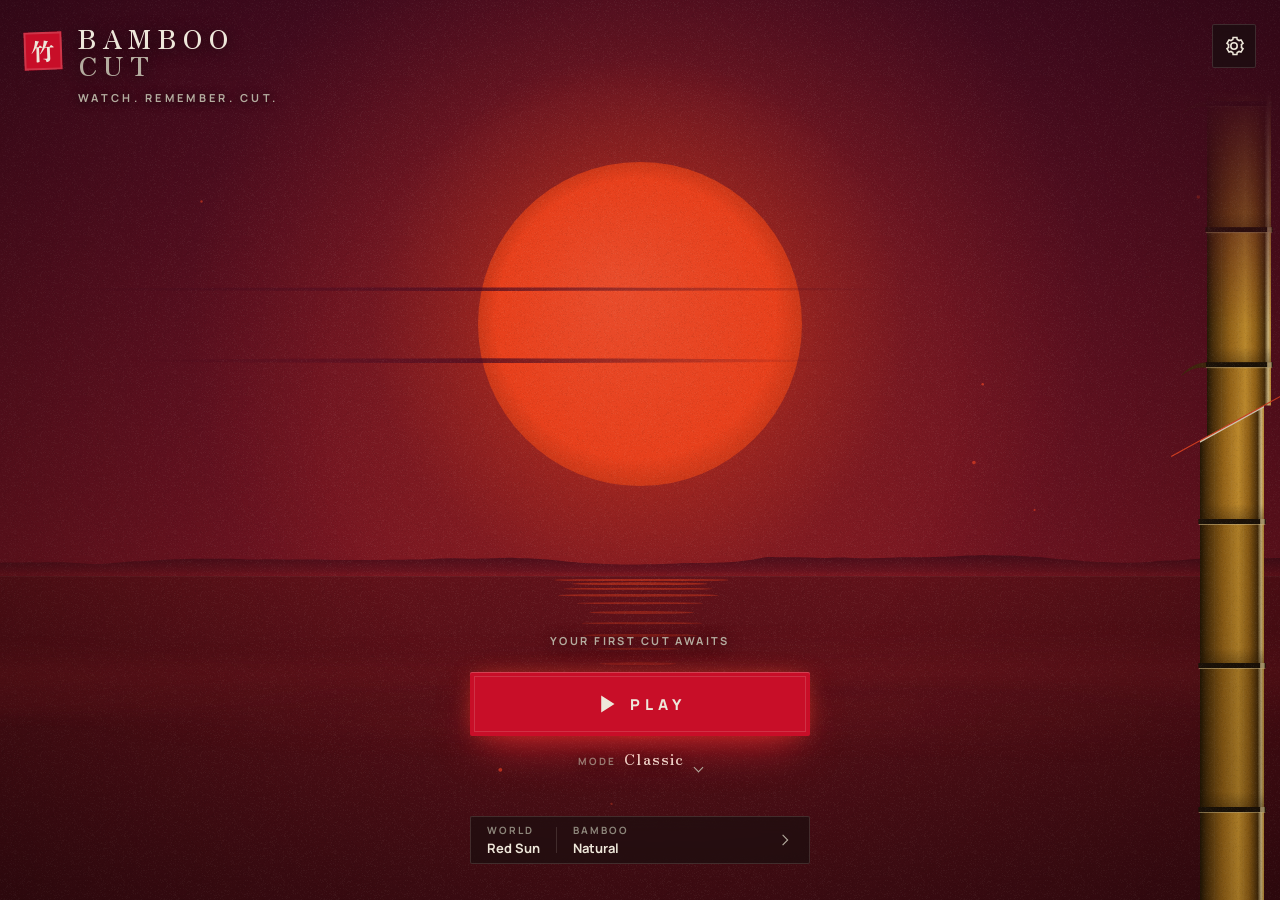
==== index.html @ a130b990 "Add files via upload" ====
<!doctype html>
<html lang="en">
<head>
  <meta charset="utf-8" />
  <meta name="viewport" content="width=device-width, initial-scale=1, viewport-fit=cover, user-scalable=no" />
  <meta name="theme-color" content="#0A0A0B" />
  <meta name="robots" content="noindex" />
  <title>BAMBOO CUT</title>
  <!-- Telegram Mini App bridge: provides WebApp.initData, which the server verifies (ARCHITECTURE §5.1). -->
  <script type="module" crossorigin src="./assets/main-Br6rQ6WG.js"></script>
  <link rel="stylesheet" crossorigin href="./assets/main-D4PzMAQY.css">
</head>
<body>
  <div id="app"></div>
</body>
</html>
---- assets/main-D4PzMAQY.css ----
*{box-sizing:border-box;-webkit-tap-highlight-color:transparent}:root{--safe-top: env(safe-area-inset-top, 0px);--safe-bottom: env(safe-area-inset-bottom, 0px)}html,body{margin:0;height:100%;overflow:hidden;overscroll-behavior:none}body{background:var(--bg);color:var(--text);font:500 15px/1.4 var(--font-text);-webkit-font-smoothing:antialiased;user-select:none;-webkit-user-select:none}#app{position:fixed;inset:0}.num{font-variant-numeric:tabular-nums lining-nums}.hidden{display:none!important}.eyebrow{font:700 11px/1.3 var(--font-text);letter-spacing:.22em;text-transform:uppercase;color:var(--text-soft)}.screen{position:absolute;inset:0;display:flex;flex-direction:column;isolation:isolate;overflow:hidden;padding:calc(var(--safe-top) + var(--s5)) var(--s5) calc(var(--safe-bottom) + var(--s5));background:var(--bg);animation:enter var(--t-slow) var(--ease-settle)}.screen>*{position:relative;z-index:1}.screen>.backdrop{position:absolute;inset:0;width:100%;height:100%;z-index:0}@keyframes enter{0%{opacity:0}}.reduced .screen,.reduced .sheet,.reduced .scrim,.reduced .stamp,.reduced .hud-score.tick,.reduced .hud-combo.rise,.reduced .life{animation:none!important}.btn{font:800 13px var(--font-text);letter-spacing:.16em;text-transform:uppercase;border:0;cursor:pointer;color:var(--text);min-height:48px;padding:0 var(--s5);border-radius:var(--r-sm);display:inline-flex;align-items:center;justify-content:center;gap:var(--s3);transition:transform var(--t-instant) var(--ease-out),background-color var(--t-fast) var(--ease-out),border-color var(--t-fast)}.btn svg{flex:none}.btn:active{transform:scale(.985)}.btn-primary{position:relative;min-height:64px;font-size:15px;letter-spacing:.32em;text-transform:uppercase;padding:0 var(--s6);background:var(--crimson);color:var(--bone);box-shadow:0 18px 44px -14px #ff2832bf,0 0 22px -6px #ff4b2699,inset 0 1px #fff0e638}.btn-primary:after{content:"";position:absolute;inset:4px;border:1px solid rgba(238,231,218,.16);pointer-events:none}.btn-primary:active{background:var(--ember)}.btn-secondary{background:var(--panel);color:var(--text);border:1px solid var(--line-strong);-webkit-backdrop-filter:blur(8px);backdrop-filter:blur(8px)}.btn-secondary:active{border-color:var(--text-soft)}.btn-icon{width:44px;height:44px;min-height:44px;padding:0;color:var(--text);background:var(--panel);border:1px solid var(--line);-webkit-backdrop-filter:blur(6px);backdrop-filter:blur(6px)}.btn-icon:active{border-color:var(--line-strong)}.btn-ghost{background:none;color:var(--text-soft);letter-spacing:.12em;text-decoration:underline;text-underline-offset:5px;text-decoration-color:var(--line-strong)}.btn:focus-visible,.chip:focus-visible,.toggle:focus-visible{outline:1px solid var(--vermilion);outline-offset:3px}.panel{background:var(--panel);border:1px solid var(--line);border-radius:var(--r-sm);padding:var(--s4);-webkit-backdrop-filter:blur(10px);backdrop-filter:blur(10px)}.wordmark{position:relative;display:inline-flex;align-items:center;gap:var(--s4)}.wordmark .seal{width:38px;height:38px;flex:none;display:grid;place-items:center;transform:rotate(-2deg);background:var(--crimson);color:var(--bone);font:900 24px/1 var(--font-display);box-shadow:inset 0 0 0 2px #eee7da2e}.wm-text{display:flex;flex-direction:column;font:900 26px/1.04 var(--font-display);letter-spacing:.24em;color:var(--text);text-shadow:0 2px 16px var(--world-shadow)}.wm-text span:last-child{color:var(--text-soft)}.wm-md .wm-text{font-size:20px}.wm-md .seal{width:30px;height:30px;font-size:19px}.loading{align-items:center;justify-content:center;gap:var(--s6)}.brushbar{width:52%;max-width:220px;height:2px;background:var(--line);overflow:hidden}.brushbar i{display:block;height:100%;background:var(--vermilion);transform-origin:left center;transition:transform var(--t-base) var(--ease-settle)}.loading p{margin:0;font:500 12px var(--font-text);letter-spacing:.22em;color:var(--text-mute)}.closed{gap:var(--s4);text-align:center;padding-inline:var(--s6)}.closed h1{margin:var(--s4) 0 0;font:700 18px var(--font-display);letter-spacing:.12em;text-transform:uppercase;color:var(--text)}.closed .closed-body{max-width:300px;font:400 14px/1.5 var(--font-text);letter-spacing:0;color:var(--text-soft)}.closed .btn-primary{width:min(100%,300px);margin-top:var(--s4)}.home-top{display:flex;justify-content:space-between;align-items:flex-start;gap:var(--s4)}.tagline{margin:var(--s3) 0 0 54px;text-shadow:0 1px 10px var(--world-shadow);font:600 11px var(--font-text);letter-spacing:.3em;text-transform:uppercase;color:var(--text-soft)}.home-bottom{margin-top:auto;display:flex;flex-direction:column;align-items:center;gap:var(--s5);padding-bottom:var(--s3)}.home-bottom .btn-primary{width:min(100%,340px)}.best{text-align:center;text-shadow:0 2px 16px var(--world-shadow);max-width:calc(100vw - (2*(54px + min(32px,7.5vw))))}.best .value{font:900 40px/1.1 var(--font-display);color:var(--text);letter-spacing:.04em;margin-top:var(--s1)}.game{position:absolute;inset:0;background:var(--bg)}.game canvas{position:absolute;inset:0;width:100%;height:100%;touch-action:none}.hud{position:absolute;left:0;right:0;top:0;pointer-events:none;padding:calc(var(--safe-top) + var(--s3)) var(--s4) 0;display:grid;grid-template-columns:1fr auto 1fr;align-items:start}.hud-left{display:flex;flex-direction:column;gap:var(--s2)}.hud-lives{position:relative;display:inline-flex;align-items:center;padding:6px 12px 6px 46px;min-height:40px;width:max-content;background:var(--panel);border:1px solid var(--line);border-radius:var(--r-sm);-webkit-backdrop-filter:blur(6px);backdrop-filter:blur(6px)}.hud-arc{position:absolute;left:2px;top:-1px;width:40px;height:40px;transform:rotate(-90deg)}.hud-arc circle{fill:none;stroke-width:2}.hud-arc .track{stroke:var(--line)}.hud-arc .ring{stroke:var(--text);transition:stroke var(--t-fast)}.hud-arc .ring.low{stroke:var(--vermilion)}.hud-arc-icon{position:absolute;left:14px;top:11px;color:var(--text-soft);display:inline-flex}.hud-blades{display:flex;gap:3px}.life{color:var(--line-strong);display:inline-flex}.life.full{color:var(--text)}.life.crack{animation:lose var(--t-slow) var(--ease-settle)}.life.regen{animation:regain var(--t-slow) var(--ease-settle)}@keyframes lose{0%{color:var(--vermilion);transform:translateY(0)}35%{color:var(--vermilion);transform:translateY(3px);opacity:.6}}@keyframes regain{0%{opacity:0;transform:translateY(-4px)}}.hud-clock{font:900 20px var(--font-display);color:var(--text);font-variant-numeric:tabular-nums;text-shadow:0 2px 12px var(--world-shadow);padding-left:2px}.hud-center{display:flex;flex-direction:column;align-items:center}.hud-score{font:900 44px/1 var(--font-display);color:var(--text);letter-spacing:.03em;font-variant-numeric:tabular-nums lining-nums;text-shadow:0 2px 18px var(--world-shadow)}.hud-score.tick{animation:tick var(--t-fast) var(--ease-settle)}@keyframes tick{0%{opacity:.72;transform:translateY(-2px)}}.hud-combo{display:flex;gap:var(--s2);align-items:baseline;margin-top:6px;padding-top:4px;border-top:1px solid var(--text-soft);font:800 12px var(--font-text);letter-spacing:.18em;font-variant-numeric:tabular-nums;opacity:0;transition:opacity var(--t-fast) var(--ease-out);text-shadow:0 1px 10px var(--world-shadow)}.hud-combo b{color:var(--text-soft);font-weight:800}.hud-combo[data-tier="2"]{border-top-color:var(--text)}.hud-combo[data-tier="2"] b{color:var(--text)}.hud-combo[data-tier="3"]{border-top-color:var(--vermilion)}.hud-combo[data-tier="3"] b{color:var(--vermilion)}.hud-combo[data-tier="4"]{border-top-color:var(--crimson)}.hud-combo[data-tier="4"] b{color:var(--crimson)}.hud-combo span{color:var(--text-soft)}.hud-combo.on{opacity:1}.hud-combo.rise{animation:rise var(--t-base) var(--ease-settle)}@keyframes rise{0%{transform:translateY(4px);opacity:.4}}.hud-right{display:flex;justify-content:flex-end;pointer-events:auto}.hint{position:absolute;left:50%;bottom:calc(var(--safe-bottom) + 28px);transform:translate(-50%);background:var(--panel-strong);border:1px solid var(--line);color:var(--text);padding:var(--s2) var(--s4);border-radius:var(--r-sm);font:600 13px var(--font-text);letter-spacing:.04em;white-space:nowrap;pointer-events:none;animation:enter var(--t-base) var(--ease-settle);-webkit-backdrop-filter:blur(8px);backdrop-filter:blur(8px)}.scrim{position:absolute;inset:0;background:var(--scrim);display:flex;align-items:flex-end;animation:fade var(--t-base) var(--ease-out);-webkit-backdrop-filter:blur(3px);backdrop-filter:blur(3px)}@keyframes fade{0%{opacity:0}}.sheet{width:100%;background:var(--panel-strong);color:var(--text);border-top:1px solid var(--line-strong);border-radius:var(--r-xl) var(--r-xl) 0 0;padding:var(--s3) var(--s5) calc(var(--safe-bottom) + var(--s5));display:flex;flex-direction:column;gap:var(--s3);animation:up var(--t-slow) var(--ease-settle);max-height:88%;overflow-y:auto}@keyframes up{0%{transform:translateY(24%);opacity:0}}.sheet h2{margin:0 0 var(--s2);font:700 26px var(--font-display);letter-spacing:.08em;color:var(--text)}.sheet h2:after{content:"";display:block;width:28px;height:1px;background:var(--vermilion);margin-top:var(--s3)}.sheet .btn{width:100%}.result{align-items:center;justify-content:space-between;gap:var(--s4);overflow-y:auto}.result:before{content:"";position:absolute;inset:0;z-index:0;pointer-events:none;background:linear-gradient(var(--veil-soft),transparent 35%,var(--veil) 72%,var(--bg))}.result-head{display:flex;flex-direction:column;align-items:center;gap:var(--s2);margin-top:var(--s5);text-align:center}.result .score{font:900 84px/1 var(--font-display);color:var(--text);letter-spacing:.02em;text-shadow:0 4px 30px var(--world-shadow)}.record{font:900 13px var(--font-display);letter-spacing:.34em;color:var(--text);background:var(--panel-strong);border:1.5px solid var(--vermilion);box-shadow:inset 0 0 0 3px var(--panel-strong),inset 0 0 0 4px #e0442a73;padding:8px 10px 8px 14px;margin-top:var(--s2)}.stamp{transform:rotate(-3deg);animation:stamp var(--t-slow) var(--ease-settle) both;animation-delay:.9s}@keyframes stamp{0%{opacity:0;transform:rotate(-3deg) scale(1.3)}}.badges{display:flex;gap:var(--s2);flex-wrap:wrap;justify-content:center}.badge{border:1px solid var(--line-strong);color:var(--text);border-radius:var(--r-sm);padding:6px 12px;font:600 13px var(--font-text);letter-spacing:.04em;background:var(--panel)}.breakdown{width:min(100%,340px);display:grid;grid-template-columns:1fr auto;gap:0;font:500 14px var(--font-text);color:var(--text-soft)}.breakdown>span{padding:7px 0;border-bottom:1px solid var(--line)}.breakdown .v{text-align:right;padding-left:var(--s4);color:var(--text);font-weight:700}.breakdown .tot{font:900 17px var(--font-display);letter-spacing:.12em;color:var(--text);border-bottom:0;padding-top:var(--s3)}.result .actions{display:flex;flex-direction:column;align-items:center;gap:var(--s3);width:min(100%,340px)}.result .actions .btn{width:100%}.row{display:flex;align-items:center;justify-content:space-between;gap:var(--s3);min-height:52px;border-bottom:1px solid var(--line)}.row .label{display:flex;align-items:center;gap:var(--s3);color:var(--text);font-weight:600}.row .label svg{color:var(--text-soft)}.toggle{width:46px;height:26px;border:1px solid var(--line-strong);background:transparent;position:relative;cursor:pointer;flex:none;border-radius:var(--r-sm)}.toggle:after{content:"";position:absolute;top:4px;left:4px;width:16px;height:16px;background:var(--text-soft);transition:transform var(--t-fast) var(--ease-settle),background-color var(--t-fast)}.toggle.on{background:var(--crimson);border-color:var(--crimson)}.toggle.on:after{transform:translate(20px);background:var(--bone)}.chips{display:flex;flex-wrap:wrap;gap:var(--s2)}.chip{min-height:44px;padding:0 var(--s4);border:1px solid var(--line);background:transparent;color:var(--text-soft);font:700 13px var(--font-text);letter-spacing:.04em;cursor:pointer;border-radius:var(--r-sm)}.chip.on{background:var(--text);color:var(--bg);border-color:var(--text)}.section-title{display:flex;align-items:center;gap:var(--s2);font:700 11px var(--font-text);letter-spacing:.22em;text-transform:uppercase;color:var(--text-soft);margin-top:var(--s3)}.loadout-line{display:flex;align-items:center;gap:var(--s4);width:min(100%,340px);min-height:48px;padding:0 var(--s4);background:var(--panel);border:1px solid var(--line);border-radius:var(--r-sm);color:var(--text);cursor:pointer;font:700 13px var(--font-text);-webkit-backdrop-filter:blur(8px);backdrop-filter:blur(8px)}.loadout-line span{display:flex;flex-direction:column;align-items:flex-start;gap:2px;text-align:left}.loadout-line small{font:700 10px var(--font-text);letter-spacing:.2em;text-transform:uppercase;color:var(--text-mute)}.loadout-line i{width:1px;align-self:stretch;margin:10px 0;background:var(--line)}.loadout-line>span:last-child{margin-left:auto;transform:rotate(180deg);color:var(--text-soft)}.style{padding:0}.style-preview{position:relative;flex:0 0 38%;min-height:220px;overflow:hidden}.style-preview>.backdrop{position:absolute;inset:0;width:100%;height:100%}.style-top{position:relative;display:flex;align-items:center;gap:var(--s4);padding:calc(var(--safe-top) + var(--s4)) var(--s5) 0}.style-top h1{margin:0;font:700 24px var(--font-display);letter-spacing:.1em;color:var(--text);text-shadow:0 2px 14px var(--world-shadow)}.style-panel{flex:1;overflow-y:auto;padding:var(--s4) var(--s5) calc(var(--safe-bottom) + var(--s5));background:var(--panel-strong);border-top:1px solid var(--line-strong);display:flex;flex-direction:column;gap:var(--s4)}.tabs{display:flex;flex:none;gap:var(--s5);border-bottom:1px solid var(--line);overflow-x:auto;overflow-y:hidden;scrollbar-width:none}.tabs::-webkit-scrollbar{display:none}.tab{background:none;border:0;padding:var(--s3) 0;min-height:44px;cursor:pointer;color:var(--text-mute);font:800 12px var(--font-text);letter-spacing:.22em;text-transform:uppercase;position:relative;flex:none;white-space:nowrap}.tab.on{color:var(--text)}.tab.on:after{content:"";position:absolute;left:0;right:0;bottom:-1px;height:2px;background:var(--vermilion)}.grid{display:grid;grid-template-columns:repeat(2,minmax(0,1fr));gap:var(--s3)}.card{position:relative;display:flex;flex-direction:column;gap:var(--s2);padding:0 0 var(--s3);background:none;cursor:pointer;border:1px solid var(--line);border-radius:var(--r-sm);color:var(--text);text-align:left;overflow:hidden}.card.on{border-color:var(--text);box-shadow:inset 0 0 0 1px var(--text)}.card .thumb{position:relative;display:block;aspect-ratio:4 / 5;overflow:hidden;background:var(--bg-2)}.card .thumb .backdrop{position:absolute;inset:0;width:100%;height:100%}.card .name{padding:0 var(--s3);font:700 14px var(--font-display);letter-spacing:.06em}.state{position:absolute;top:var(--s2);right:var(--s2);padding:3px 7px;font:800 9px var(--font-text);letter-spacing:.18em;text-transform:uppercase;background:var(--crimson);color:var(--bone)}.state.soft{background:var(--panel-strong);color:var(--text-soft);border:1px solid var(--line)}.list{display:flex;flex-direction:column;gap:var(--s3)}.line-card{position:relative;display:flex;align-items:center;gap:var(--s4);min-height:72px;padding:var(--s3) var(--s4);background:none;cursor:pointer;border:1px solid var(--line);border-radius:var(--r-sm);color:var(--text);text-align:left}.line-card.on{border-color:var(--text);box-shadow:inset 0 0 0 1px var(--text)}.line-card .txt{display:flex;flex-direction:column;gap:2px;flex:1 1 auto;min-width:0;overflow-wrap:anywhere}.line-card b{font:700 15px var(--font-display);letter-spacing:.06em}.line-card small{font:500 12px var(--font-text);color:var(--text-soft)}.line-card .state{position:static;margin-left:auto}.fx-sample{flex:none;width:56px;height:36px;position:relative}.fx-sample:before{content:"";position:absolute;left:4px;right:4px;top:50%;transform:rotate(-14deg)}.fx-blade:before{height:1px;background:var(--text);box-shadow:0 0 6px var(--text)}.fx-brush:before{height:5px;margin-top:-2px;background:var(--text);border-radius:1px 6px 2px 8px;clip-path:polygon(0 60%,30% 0,100% 35%,100% 70%,35% 100%)}.hint-text{display:block;font:500 12px var(--font-text);color:var(--text-soft);margin-top:2px}.row .label{flex-wrap:wrap}.row .label>.hint-text{flex-basis:100%;padding-left:36px;margin-top:-4px}.mode-line{display:inline-flex;align-items:baseline;gap:var(--s2);min-height:44px;padding:0 var(--s4);margin-top:calc(var(--s3) * -1);background:none;border:0;color:var(--text);cursor:pointer;font:700 15px var(--font-display);letter-spacing:.08em;text-shadow:0 2px 12px var(--world-shadow)}.mode-line small{font:700 10px var(--font-text);letter-spacing:.2em;text-transform:uppercase;color:var(--text-mute)}.mode-card .mode-icon{flex:none;display:inline-flex;width:40px;height:40px;align-items:center;justify-content:center;border:1px solid var(--line);color:var(--text-soft)}.mode-card.on .mode-icon{color:var(--text);border-color:var(--text)}.mode-card .best-line{color:var(--text-mute);letter-spacing:.04em}.btn:disabled{opacity:.35;cursor:default}.hud-right{gap:var(--s2)}.tut-step{position:absolute;left:0;right:0;bottom:calc(var(--safe-bottom) + 84px);display:flex;flex-direction:column;align-items:center;gap:var(--s1);pointer-events:none;text-shadow:0 2px 16px var(--world-shadow);animation:enter var(--t-slow) var(--ease-settle)}.tut-step b{font:900 30px var(--font-display);letter-spacing:.24em;color:var(--text)}.result.zen .zen-title{font:700 34px/1.2 var(--font-display);letter-spacing:.08em;color:var(--text);text-shadow:0 4px 24px var(--world-shadow)}.mode-line:after{content:"";width:6px;height:6px;margin-left:2px;border-right:1.5px solid var(--text-soft);border-bottom:1.5px solid var(--text-soft);transform:translateY(-3px) rotate(45deg);align-self:center}.game[data-mode=zen] .hud-score{visibility:hidden}.card.locked{cursor:default}.card.locked .thumb{filter:brightness(.72) saturate(.85)}.card.locked .name{color:var(--text-soft)}.card .how{padding:0 var(--s3);font:500 11px/1.35 var(--font-text);color:var(--text-soft)}.unlock{display:flex;flex-direction:column;align-items:center;gap:2px;margin-top:var(--s2);padding:var(--s2) var(--s4);border:1px solid var(--vermilion);color:var(--text);font:700 16px var(--font-display);letter-spacing:.08em;animation:enter var(--t-slow) var(--ease-settle)}.unlock small{font:800 9px var(--font-text);letter-spacing:.22em;text-transform:uppercase;color:var(--vermilion)}.home-actions{display:flex;flex-direction:column;gap:var(--s2)}.verify{display:inline-flex;align-items:center;gap:var(--s2);justify-content:center;margin:calc(var(--s2) * -1) auto 0;font:700 11px var(--font-text);letter-spacing:.16em;text-transform:uppercase;color:var(--text-mute);text-shadow:0 1px 10px var(--world-shadow)}.verify.ok{color:var(--text-soft)}.verify.ok svg{color:var(--vermilion)}.toast{position:absolute;left:50%;top:calc(var(--safe-top) + 16px);transform:translate(-50%);z-index:30;max-width:calc(100% - 32px);background:var(--panel-strong);border:1px solid var(--line);color:var(--text);padding:var(--s3) var(--s4);border-radius:var(--r-sm);font:600 13px var(--font-text);text-align:center;animation:enter var(--t-base) var(--ease-settle);-webkit-backdrop-filter:blur(8px);backdrop-filter:blur(8px)}.ranks{padding:0}.ranks>.backdrop{position:absolute;inset:0;width:100%;height:100%}.ranks-panel{position:relative;flex:1;display:flex;flex-direction:column;gap:var(--s3);margin-top:var(--s4);overflow-y:auto;padding:var(--s4) var(--s5) calc(var(--safe-bottom) + var(--s5));background:var(--panel-strong);border-top:1px solid var(--line-strong)}.rows{list-style:none;margin:0;padding:0;display:flex;flex-direction:column}.rank-row{display:grid;grid-template-columns:44px 1fr auto;align-items:center;gap:var(--s3);min-height:48px;border-bottom:1px solid var(--line);color:var(--text)}.rank-row .place{font:700 18px var(--font-display);color:var(--text-soft);text-align:center}.rank-row .place.top{color:var(--bone);background:var(--crimson);width:32px;height:32px;line-height:32px;justify-self:center}.rank-row .who{font:600 15px var(--font-text);overflow:hidden;text-overflow:ellipsis;white-space:nowrap}.rank-row .num{font:800 16px var(--font-text)}.rank-row.me .who{color:var(--vermilion)}.rank-row.pinned{position:sticky;bottom:0;background:var(--panel-strong);border-top:1px solid var(--line-strong)}.row-skeleton{height:48px;border-bottom:1px solid var(--line);background:linear-gradient(90deg,transparent,var(--line),transparent);background-size:200% 100%;animation:mist 1.6s linear infinite}@keyframes mist{0%{background-position:100% 0}to{background-position:-100% 0}}.ranks .tabs{gap:var(--s3);justify-content:space-between}.ranks .tab{white-space:nowrap;letter-spacing:.12em;font-size:11px}.legal-links{display:flex;justify-content:center;align-items:center;gap:var(--s2);margin-top:var(--s4);color:var(--text-mute)}.link{background:none;border:0;padding:var(--s2);font:500 13px var(--font-text);color:var(--text-soft);text-decoration:underline;text-underline-offset:4px;text-decoration-color:var(--line-strong);cursor:pointer}.link.danger{display:block;margin:0 auto;color:var(--vermilion);text-decoration-color:currentColor}.delete-text{margin:0 0 var(--s3);font:400 15px/1.5 var(--font-text);color:var(--text)}.delete-text.soft{color:var(--text-soft);font-size:14px}.delete-text.warn{color:var(--vermilion)}.build-line{margin:var(--s2) 0 0;text-align:center;font-size:11px;color:var(--text-dim, var(--text));opacity:.55;user-select:text}.ranks .tabs{overflow-x:auto;scrollbar-width:none;justify-content:flex-start;gap:var(--s4)}.ranks .tabs::-webkit-scrollbar{display:none}.challenge-head{position:relative;display:flex;flex-direction:column;align-items:center;gap:2px;margin-top:var(--s4);text-align:center}.challenge-head small{font:700 10px var(--font-text);letter-spacing:.22em;text-transform:uppercase;color:var(--text);margin-top:var(--s2);text-shadow:0 1px 8px var(--world-shadow)}.challenge-head .score{font:900 64px/1 var(--font-display);color:var(--text);text-shadow:0 4px 30px var(--world-shadow)}.challenge-meta{font:600 12px var(--font-text);color:var(--text-soft);margin-top:var(--s1)}.challenge-note{position:relative;text-align:center;margin:var(--s6) var(--s5)}.challenge-actions{position:relative;display:flex;flex-direction:column;gap:var(--s3);padding:var(--s3) var(--s5) calc(var(--safe-bottom) + var(--s5))}.challenge-actions .btn{width:100%}.challenge-outcome{font:700 13px var(--font-text);letter-spacing:.06em;color:var(--text);text-align:center;background:var(--panel-strong);border:1px solid var(--vermilion);padding:6px 12px}.result .actions-row{display:flex;gap:var(--s3);width:100%}.result .actions-row .btn:not(.btn-icon){flex:1}@media(max-height:760px){.result{gap:var(--s3)}.result-head{margin-top:var(--s2);gap:var(--s1)}.result .score{font-size:68px}.breakdown>span{padding:4px 0;font-size:13px}.breakdown .tot{padding-top:var(--s2);font-size:15px}}.invite{display:flex;flex-direction:column;align-items:stretch;gap:var(--s2);padding:var(--s3) 0 var(--s2)}.invite .hint-text{text-align:center}.invite-link{display:block;padding:var(--s2);text-align:center;font-size:13px;word-break:break-all;user-select:all;-webkit-user-select:all;color:var(--text);background:#00000040;border-radius:8px}.tabs.fade-right{mask-image:linear-gradient(90deg,#000 calc(100% - 36px),transparent);-webkit-mask-image:linear-gradient(90deg,#000 calc(100% - 36px),transparent)}.tabs.fade-left{mask-image:linear-gradient(90deg,transparent,#000 36px);-webkit-mask-image:linear-gradient(90deg,transparent,#000 36px)}.tabs.fade-left.fade-right{mask-image:linear-gradient(90deg,transparent,#000 36px,#000 calc(100% - 36px),transparent);-webkit-mask-image:linear-gradient(90deg,transparent,#000 36px,#000 calc(100% - 36px),transparent)}.profile .ranks-panel{gap:var(--s4);padding-bottom:calc(var(--safe-bottom) + var(--s6))}.pf-head{display:grid;grid-template-columns:1fr auto;gap:var(--s4);align-items:end}.pf-level{display:flex;flex-direction:column;gap:var(--s2)}.xpbar{height:4px;background:var(--line);position:relative;overflow:hidden}.xpbar i{position:absolute;inset:0 auto 0 0;background:var(--vermilion)}.pf-rank{text-align:right;display:flex;flex-direction:column;gap:2px}.rank-name{font:700 22px var(--font-display);letter-spacing:.08em;color:var(--text)}.pf-streak{display:grid;grid-template-columns:auto 1fr auto;gap:var(--s3);align-items:start;padding:var(--s3);background:var(--panel);border:1px solid var(--line)}.pf-streak svg{color:var(--vermilion)}.pf-streak b{font:700 15px var(--font-text);color:var(--text)}.pf-streak>div{display:flex;flex-direction:column;gap:2px}.freezes{display:flex;gap:4px;padding-top:4px}.freezes i{width:10px;height:10px;border:1px solid var(--line-strong);transform:rotate(45deg)}.freezes i.on{background:var(--text);border-color:var(--text)}.pf-stats{display:grid;grid-template-columns:1fr auto;margin:0;font:500 14px var(--font-text);color:var(--text-soft)}.pf-stats dt,.pf-stats dd{margin:0;padding:7px 0;border-bottom:1px solid var(--line)}.pf-stats dd{text-align:right;color:var(--text);font-weight:700}.pf-ach h3{margin:var(--s2) 0;font:700 11px var(--font-text);letter-spacing:.22em;text-transform:uppercase;color:var(--text-soft)}.pf-ach ul{list-style:none;margin:0;padding:0;display:flex;flex-direction:column}.pf-ach li{display:grid;grid-template-columns:22px 1fr auto;gap:var(--s3);align-items:center;padding:var(--s2) 0;border-bottom:1px solid var(--line);opacity:.55}.pf-ach li.done{opacity:1}.seal-mark{width:18px;height:18px;border:1px solid var(--line-strong);display:grid;place-items:center}.pf-ach li.done .seal-mark{background:var(--crimson);border-color:var(--crimson);color:var(--bone)}.ach-text{display:flex;flex-direction:column;gap:1px;min-width:0}.ach-text b{font:600 14px var(--font-text);color:var(--text)}.ach-text small{font:500 12px var(--font-text);color:var(--text-soft)}.ach-prog{font:700 12px var(--font-text);color:var(--text-soft)}.gains{display:flex;flex-wrap:wrap;gap:var(--s2);justify-content:center;max-width:340px}.gain{font:700 12px var(--font-text);letter-spacing:.04em;color:var(--text);background:var(--panel-strong);border:1px solid var(--line-strong);padding:5px 10px}.gain.hot{border-color:var(--vermilion)}button.gain.remind{cursor:pointer;border-style:dashed;border-color:var(--vermilion);color:var(--text)}.gain small{color:var(--vermilion);font-weight:800;letter-spacing:.14em;text-transform:uppercase;font-size:9px;margin-right:6px}.home-streak{display:inline-flex;align-items:center;gap:6px;margin-top:var(--s2);font:700 11px var(--font-text);letter-spacing:.14em;text-transform:uppercase;color:var(--text-soft)}.home-streak svg{color:var(--vermilion)}.row .label{flex:1;min-width:0}.row .label>.lbl{flex:1;min-width:0}.screen-back{position:absolute;top:calc(var(--safe-top) + var(--s4));left:var(--s5);z-index:2}.ranks-error{display:flex;flex-direction:column;gap:var(--s3);align-items:stretch}.sheet-top{display:flex;align-items:center;gap:var(--s4);margin-bottom:var(--s2)}.sheet-top h2{margin:0}.sheet .sheet-top .btn{width:44px;flex:none}.rarity{font:800 9px var(--font-text);letter-spacing:.2em;text-transform:uppercase;color:var(--text-soft)}.card .rarity{padding:0 var(--s3)}.rarity.r-rare{color:var(--text)}.rarity.r-epic{color:var(--gold-leaf)}.rarity.r-mythic{color:var(--sakura)}.rarity.r-legendary{color:var(--vermilion)}.card.r-rare,.line-card.r-rare{box-shadow:inset 0 0 0 3px var(--panel-strong),inset 0 0 0 4px var(--line)}.card.r-epic,.line-card.r-epic{border-color:var(--gold-leaf);box-shadow:0 0 14px -6px var(--gold-leaf)}.card.r-legendary,.line-card.r-legendary{border-color:var(--vermilion);box-shadow:0 0 14px -6px var(--vermilion)}.card.r-mythic,.line-card.r-mythic{border-color:var(--gold-leaf);box-shadow:inset 0 0 0 2px var(--panel-strong),inset 0 0 0 3px var(--sakura),0 0 16px -6px var(--sakura)}.card.on{border-color:var(--text)}.line-card.locked{cursor:default;opacity:.62}.line-card .side{margin-left:auto;display:flex;flex-direction:column;align-items:flex-end;gap:4px;text-align:right;max-width:46%;flex:0 0 auto}.line-card .side:has(>.btn){max-width:none}.line-card .side .state{margin-left:0}.line-card .how{font:500 11px/1.35 var(--font-text);color:var(--text-soft)}.fx-ember:before{height:2px;background:linear-gradient(90deg,#FF8A3D,var(--text))}.fx-ember:after{content:"";position:absolute;left:22px;top:8px;width:2px;height:2px;background:#ffb061;box-shadow:8px 4px #ff8a3d,16px -2px #ffb061}.fx-gold:before{height:2px;background:var(--gold-leaf);box-shadow:0 0 0 1px #7a5a2299;clip-path:polygon(0 0,30% 0,34% 100%,62% 100%,66% 0,100% 0,100% 100%,0 100%)}.trail-fine:before{height:4px;margin-top:-2px;background:linear-gradient(90deg,transparent,var(--text));clip-path:polygon(0 50%,100% 0,100% 100%)}.trail-brush:before{height:8px;margin-top:-4px;background:linear-gradient(90deg,transparent,var(--text) 70%);clip-path:polygon(0 55%,40% 20%,100% 0,96% 100%,45% 80%)}.trail-gold:before{height:4px;margin-top:-2px;background:linear-gradient(90deg,transparent,#D3B46C 60%,#FFF1C4);clip-path:polygon(0 50%,100% 0,100% 100%)}.shop .ranks-panel{gap:var(--s3);padding-bottom:calc(var(--safe-bottom) + var(--s6))}.shop-thumb{flex:none;position:relative;width:44px;height:56px;overflow:hidden;background:var(--bg-2);border:1px solid var(--line)}.shop-thumb .backdrop{position:absolute;inset:0;width:100%;height:100%}.shop .line-card{cursor:default}.shop .line-card .side .btn{min-height:40px;padding:0 var(--s3);white-space:nowrap}.shop .line-card.locked{opacity:.78}.season{display:flex;flex-direction:column;gap:var(--s3);padding:var(--s4);background:var(--panel);border:1px solid var(--line)}.season-head{display:flex;flex-direction:column;gap:2px}.season-name{font:700 22px var(--font-display);letter-spacing:.06em;color:var(--text)}.season-tier{font:700 13px var(--font-text);color:var(--text-soft);white-space:nowrap}.pass-on{margin:0;text-align:center;font:800 11px var(--font-text);letter-spacing:.2em;text-transform:uppercase;color:var(--vermilion)}.line-card.bundle{border-style:dashed}.shop-foot{margin-top:var(--s3);text-align:center}.ad-badge{margin-left:var(--s2);padding:2px 5px;font:800 9px var(--font-text);letter-spacing:.16em;text-transform:uppercase;border:1px solid currentColor;opacity:.8}.continue-offer{position:absolute;inset:0;z-index:20;display:flex;flex-direction:column;align-items:center;justify-content:center;gap:var(--s3);padding:var(--s6);background:var(--scrim);text-align:center;animation:fade var(--t-base) var(--ease-out)}.continue-offer h2{margin:0;font:700 28px var(--font-display);letter-spacing:.1em;color:var(--text)}.continue-offer p{margin:0 0 var(--s3);max-width:300px;font:500 14px/1.45 var(--font-text);color:var(--text-soft)}.continue-offer .btn{width:min(320px,100%)}.daily-bonus{margin-top:calc(var(--s2) * -1)}.daily-bonus .btn{width:100%}.fx-wind:before{height:2px;background:linear-gradient(90deg,transparent,var(--text) 40%,transparent 80%,var(--text))}.fx-wind:after{content:"";position:absolute;left:14px;top:9px;width:18px;height:1px;background:var(--text-soft);box-shadow:10px 16px 0 var(--text-soft);transform:rotate(-14deg)}.fx-petals:before{height:2px;background:var(--text)}.fx-petals:after{content:"";position:absolute;left:18px;top:22px;width:5px;height:5px;background:#c8452c;transform:rotate(45deg);box-shadow:12px -14px #e07a3a,22px 2px #c8452c}.trail-smoke:before{height:9px;margin-top:-4px;background:linear-gradient(90deg,transparent,rgba(200,200,200,.55));border-radius:50%;filter:blur(1.5px)}.trail-moon:before{height:3px;margin-top:-1px;background:linear-gradient(90deg,transparent,#C9D3E0 60%,#F4F7FB);box-shadow:0 0 6px #c9d3e099}.card.locked.buyable,.line-card.locked.buyable{cursor:pointer;opacity:1}.card.buyable .how,.line-card.buyable .how{color:var(--text);font-weight:700}.admin .ranks-panel{gap:var(--s3);padding-bottom:calc(var(--safe-bottom) + var(--s6))}.adm-tabs{margin:var(--s3) var(--s5) 0;overflow-x:auto;scrollbar-width:none}.adm-tabs .tab{white-space:nowrap}.adm-section{display:flex;flex-direction:column;gap:var(--s2)}.adm-stats{display:grid;grid-template-columns:repeat(auto-fill,minmax(92px,1fr));gap:var(--s2)}.adm-stat{display:flex;flex-direction:column;gap:2px;padding:var(--s2) var(--s3);background:var(--panel);border:1px solid var(--line)}.adm-stat b{font:700 20px var(--font-display);color:var(--text)}.adm-stat small{font:600 10px var(--font-text);letter-spacing:.04em;text-transform:uppercase;color:var(--text-soft);overflow-wrap:anywhere}.adm-input{width:100%;box-sizing:border-box;padding:10px 12px;background:var(--panel-strong);color:var(--text);border:1px solid var(--line-strong);border-radius:var(--r-sm);font:500 14px var(--font-text)}.adm-input:focus{outline:none;border-color:var(--vermilion)}textarea.adm-input{resize:vertical;min-height:72px}.adm-row .txt small{word-break:break-all}.adm-risk{font:800 10px var(--font-text);letter-spacing:.1em;text-transform:uppercase;color:var(--text-soft)}.adm-risk.hot{color:var(--vermilion)}.adm-head{display:flex;flex-direction:column;gap:4px}.adm-head b{font:700 22px var(--font-display);letter-spacing:.06em;color:var(--text)}.adm-head small,.adm-card small{font:500 12px var(--font-text);color:var(--text-soft)}.adm-lines{display:flex;flex-direction:column}.adm-line{display:flex;justify-content:space-between;align-items:baseline;gap:var(--s3);padding:7px 0;border-bottom:1px solid var(--line);font:500 13px var(--font-text);color:var(--text)}.adm-line small{text-align:right;flex:none;max-width:50%}.adm-line.dim{opacity:.5}.adm-card{display:flex;flex-direction:column;gap:var(--s2);padding:var(--s3);background:var(--panel);border:1px solid var(--line)}.adm-text{margin:0;font:500 14px/1.45 var(--font-text);color:var(--text);white-space:pre-wrap;word-break:break-word}.adm-reply{color:var(--text-soft)}.adm-actions{display:grid;grid-template-columns:repeat(auto-fit,minmax(90px,1fr));gap:var(--s2)}.adm-actions .btn{width:100%;padding:0 var(--s2);letter-spacing:.1em}.adm-actions .adm-input{grid-column:1 / -1}.adm-error{color:var(--vermilion);font:600 13px var(--font-text)}.result{justify-content:flex-start;padding-bottom:0;overflow:hidden}.result-body{flex:1 1 auto;min-height:0;width:calc(100% + 2 * var(--s5));margin:0 calc(-1 * var(--s5));padding:0 var(--s5) var(--s3);overflow-y:auto;overscroll-behavior:contain;display:flex;flex-direction:column;align-items:center;gap:var(--s4)}.result-head{margin-top:calc(44px + var(--s3))}.result .actions{position:relative;flex:none;z-index:3;width:calc(100% + 2 * var(--s5));max-width:none;padding:var(--s3) var(--s5) calc(var(--safe-bottom) + var(--s4));align-items:center;border-top:1px solid var(--line);background:var(--veil)}.result .actions>*{width:min(100%,340px)}@media(max-height:760px){.result-head{margin-top:calc(44px + var(--s2))}.result .actions{padding-top:var(--s4)}}.living-sample{width:56px;height:36px}.living-skin-dot{display:inline-flex;align-items:center;justify-content:center}.living-skin-dot:before{content:"";position:static;transform:none;width:10px;height:28px;border-radius:2px;background:linear-gradient(90deg,#1a1210,#3a2a24 60%,#1a1210);box-shadow:0 0 10px 3px #ff78288c}.living-skin-dot.dot-yurei:before{background:linear-gradient(90deg,#8fb3c2,#e6f6ff 55%,#8fb3c2);opacity:.85;box-shadow:0 0 12px 4px #78e6ff99}.living-skin-dot.dot-raijin:before{background:linear-gradient(90deg,#1b1640,#3d3290 60%,#1b1640);box-shadow:0 0 12px 4px #9678ffa6}.living-skin-dot.dot-kitsune:before{background:linear-gradient(90deg,#061413,#1f4a47 60%,#061413);box-shadow:0 0 10px 3px #22d3be8c}.living-skin-dot.dot-ninefires:before{background:linear-gradient(90deg,#130d1b,#47335e 60%,#130d1b);box-shadow:0 0 10px 3px #ffb24a99}.living-set{margin:var(--s3) 0 var(--s4);padding:var(--s3);border:1px solid var(--line);border-left:2px solid var(--vermilion);background:var(--panel)}.living-head{display:flex;gap:var(--s3);align-items:center;margin-bottom:var(--s2)}.living-head .txt{display:flex;flex-direction:column;gap:2px}.living-head b{font:700 18px var(--font-display);letter-spacing:.1em;color:var(--text)}.living-head small{font:500 12px var(--font-text);color:var(--text-soft)}.living-thumb{flex:none;width:64px;height:88px;overflow:hidden;position:relative;border:1px solid var(--line)}.living-thumb .backdrop{position:absolute;inset:0;width:100%;height:100%}.living-set .btn{width:100%;margin-top:var(--s2);display:flex;justify-content:space-between;align-items:center;gap:var(--s3);padding:0 var(--s4);letter-spacing:.12em;white-space:nowrap}.living-set .set-price{display:inline-flex;align-items:baseline;gap:var(--s2);letter-spacing:.04em;white-space:nowrap}.living-set>.btn-primary{flex-wrap:wrap;row-gap:2px;padding-block:var(--s2);height:auto}@media(max-width:380px){.living-set>.btn-primary{letter-spacing:.18em;padding-inline:var(--s4)}}.result-body{-webkit-mask-image:linear-gradient(#000 calc(100% - 18px),transparent);mask-image:linear-gradient(#000 calc(100% - 18px),transparent)}.was{opacity:.6;font-weight:600;font-size:.85em}.friends-rewards{margin-top:var(--s4)}.ladder{list-style:none;margin:var(--s2) 0 0;padding:0;display:flex;flex-direction:column;gap:var(--s2)}.ladder-step{display:flex;align-items:center;gap:var(--s3);min-height:52px;padding:0 var(--s3);border:1px solid var(--line);background:var(--panel)}.ladder-step .txt{display:flex;flex-direction:column;gap:2px;min-width:0}.ladder-step b{font:700 15px var(--font-display);letter-spacing:.06em;color:var(--text)}.ladder-step small{font:500 12px var(--font-text);color:var(--text-soft)}.ladder-step .side{margin-left:auto}.ladder-step .state{position:static}.ladder-step.done{border-color:var(--text-soft)}.ladder-step.done .state{color:var(--text)}.inviters{margin-top:var(--s4)}.rank-row.prize .place{color:var(--text)}.amb{display:inline-flex;align-items:center;justify-content:center;width:18px;height:18px;margin-left:6px;vertical-align:-3px;font:900 11px/1 var(--font-display);color:#fff8ec;border-radius:2px}.amb-bronze{background:#9a6234}.amb-silver{background:#8e9296}.amb-gold{background:var(--gold-leaf);color:#2a1a04;box-shadow:0 0 8px #ffc52eb3}.amb-ink{background:#0e0d0c;color:var(--vermilion);box-shadow:inset 0 0 0 1px var(--vermilion),0 0 8px #ff4b2699}.amb-none{background:transparent;color:var(--text-mute);box-shadow:inset 0 0 0 1px var(--line-strong)}.fx-sample .amb{width:28px;height:28px;font-size:16px;margin:0}.rank-row.top-inviter{box-shadow:inset 2px 0 0 var(--vermilion),inset -2px 0 0 var(--vermilion)}
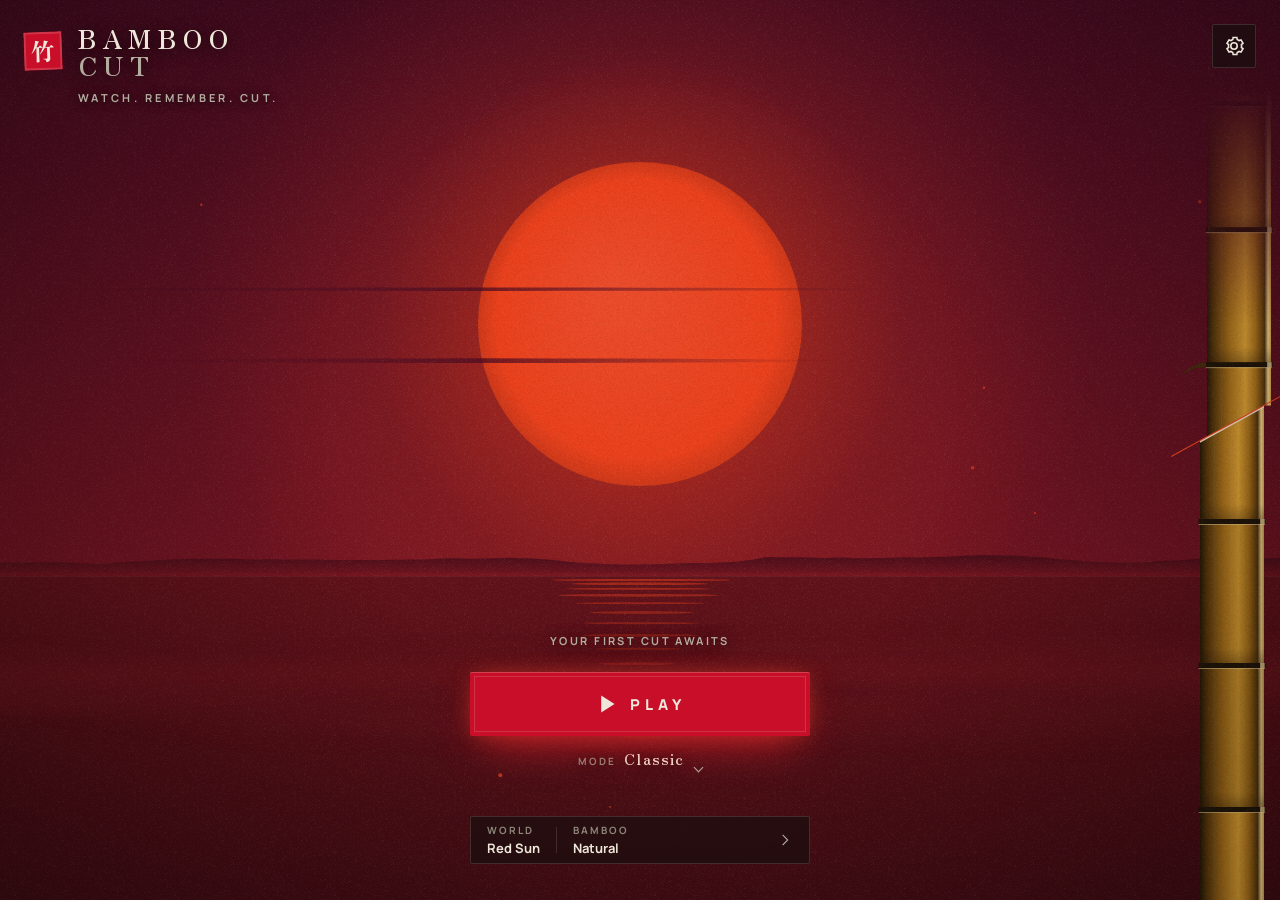
==== commit 75ab12ca: "Add files via upload" ====
--- a/index.html
+++ b/index.html
@@ -7,7 +7,7 @@
   <meta name="robots" content="noindex" />
   <title>BAMBOO CUT</title>
   <!-- Telegram Mini App bridge: provides WebApp.initData, which the server verifies (ARCHITECTURE §5.1). -->
-  <script type="module" crossorigin src="./assets/main-Br6rQ6WG.js"></script>
+  <script type="module" crossorigin src="./assets/main-BcaYMk87.js"></script>
   <link rel="stylesheet" crossorigin href="./assets/main-D4PzMAQY.css">
 </head>
 <body>
